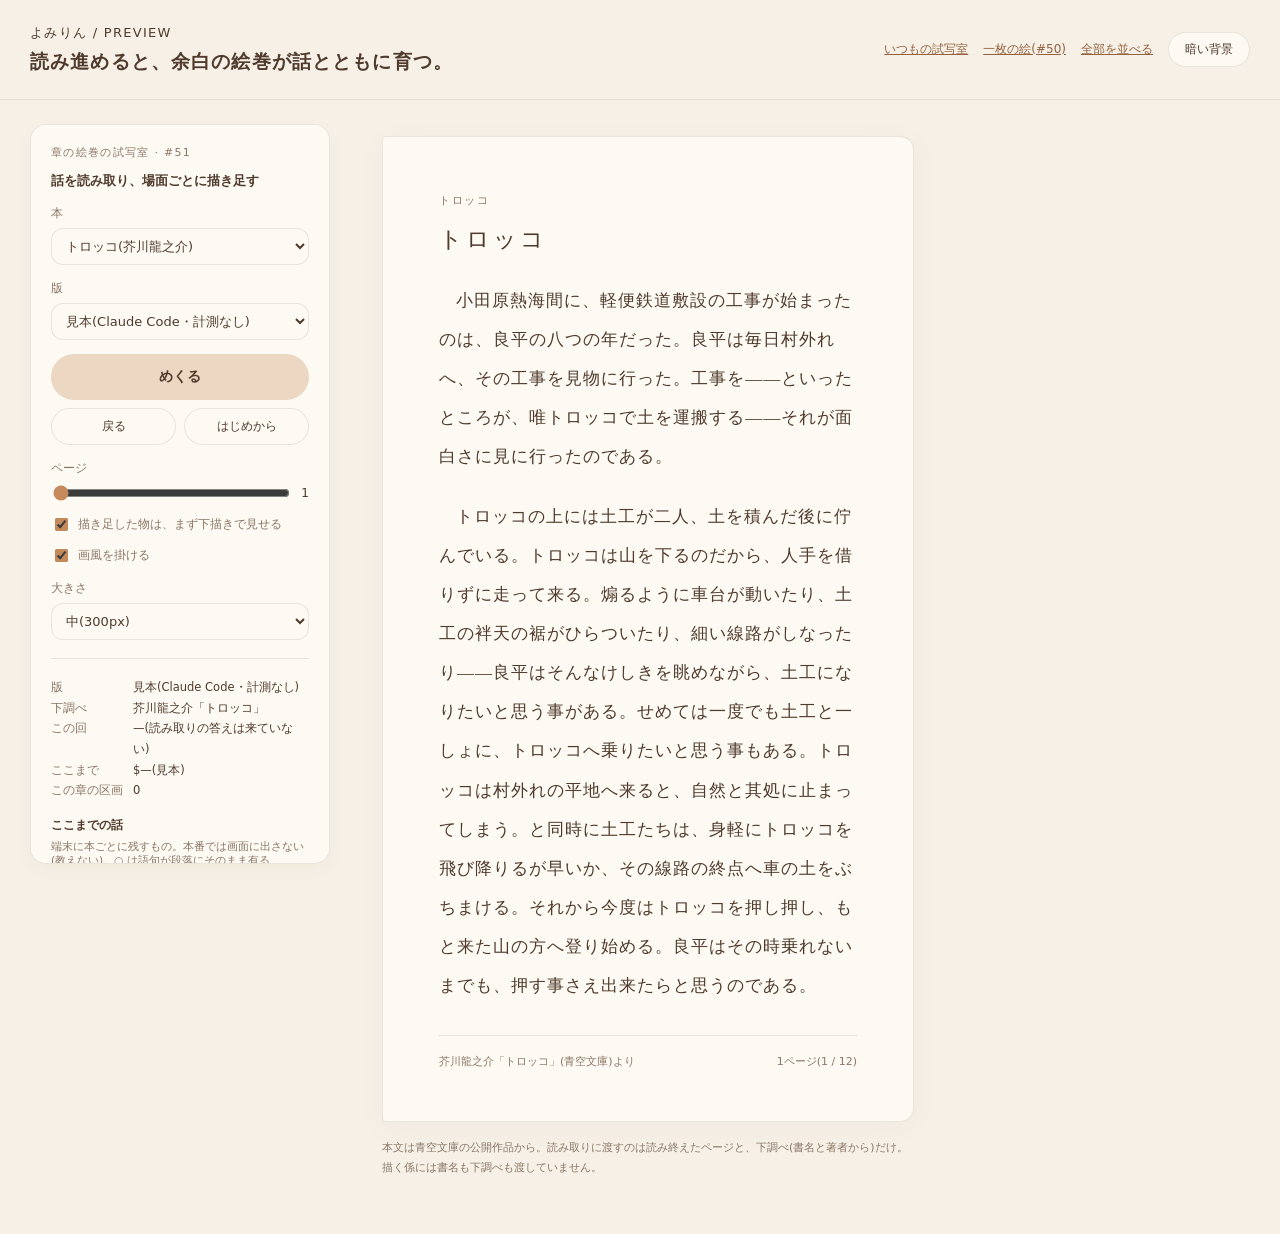
==== tools/preview/emaki/index.html @ 63c5d1fa "章の絵巻の試写室: 読み進めた話を踏まえて場面を読み取り、場面ごとに区画が増え、新しく出た物が描き足される - emaki.js: 端末の側の決まり(読み取りの区切り・送るもの・本文の語句による門・本" ====
<!doctype html>
<html lang="ja">
<head>
  <meta charset="utf-8">
  <meta name="viewport" content="width=device-width, initial-scale=1">
  <title>よみりん · 章の絵巻の試写室</title>
  <style>
    :root{--bg:#f6f0e6;--paper:#fdfaf3;--ink:#4f3a2c;--muted:#8a7666;--line:#4f3a2c1c;--accent:#94623f;--soft:#ecd7c3;--warn:#b5523b;--card:300px;color-scheme:light;font-family:'Hiragino Maru Gothic ProN','Zen Maru Gothic',system-ui,sans-serif;color:var(--ink)}
    *{box-sizing:border-box}body{margin:0;background:var(--bg);color:var(--ink)}button,select,input{font:inherit}button,select{color:var(--ink);border:1px solid var(--line);background:var(--paper);border-radius:12px;padding:9px 10px}button{cursor:pointer}button:hover{background:var(--soft)}button:focus-visible,a:focus-visible,select:focus-visible,input:focus-visible{outline:2px solid #6b8fba;outline-offset:3px}a{color:var(--accent)}
    header{position:relative;z-index:30;display:flex;justify-content:space-between;align-items:center;gap:20px;padding:24px 30px;border-bottom:1px solid var(--line);background:var(--bg)}.brand{font-size:13px;letter-spacing:.1em}h1{font-size:19px;font-weight:600;letter-spacing:.06em;margin:7px 0 0}.header-actions{display:flex;align-items:center;gap:15px;font-size:12px}.header-actions button{border-radius:999px;padding:8px 16px}
    .layout{display:grid;grid-template-columns:300px 1fr;gap:28px;padding:24px 30px 40px;align-items:start}.controls{position:sticky;top:20px;z-index:30;background:var(--paper);border:1px solid var(--line);border-radius:16px;padding:20px;box-shadow:0 6px 18px #4f3a2c08;max-height:calc(100vh - 160px);overflow:auto;scrollbar-width:thin}.eyebrow{font-size:11px;letter-spacing:.12em;color:var(--muted);margin:0 0 12px}h2{font-size:13px;font-weight:600;margin:0 0 12px}h3{font-size:12px;font-weight:600;margin:16px 0 6px}.field{display:block;margin-top:15px;font-size:12px;color:var(--muted)}.field select{display:block;width:100%;margin-top:6px;font-size:13px}.range{display:flex;gap:9px;align-items:center;margin-top:6px}input[type=range]{width:100%;accent-color:#c58a5c;min-width:0}output{font-size:12px;white-space:nowrap;text-align:right;color:var(--ink)}.check{display:flex;align-items:center;gap:7px;font-size:12px;margin-top:12px;color:var(--muted)}input[type=checkbox]{accent-color:#c58a5c}.rule{height:1px;background:var(--line);margin:18px 0}.play{display:block;width:100%;border-radius:999px;padding:13px;background:var(--soft);border-color:transparent;font-weight:600;font-size:14px;margin-top:14px}.pair{display:grid;grid-template-columns:1fr 1fr;gap:8px;margin-top:8px}.pair button{border-radius:999px;font-size:12px}.hint{font-size:11px;color:var(--muted);line-height:1.8;margin:0}
    .facts{font-size:11.5px;line-height:1.8;margin:0;display:grid;grid-template-columns:auto 1fr;gap:0 10px}.facts dt{color:var(--muted)}.facts dd{margin:0;font-variant-numeric:tabular-nums}.list{list-style:none;padding:0;margin:0;font-size:11.5px;line-height:1.7}.list li{padding-left:1.4em;text-indent:-1.4em;margin-bottom:2px}.list .quote{color:var(--muted);font-weight:400}.list .warn{color:var(--warn)}.list .new{font-weight:600}.note{font-size:10.5px;color:var(--muted);margin:0 0 6px}
    .reading{min-width:0;padding:12px calc(var(--card) + 36px) 0 24px;position:relative}.book{max-width:620px;margin:0 auto;min-height:640px;padding:56px 56px 52px;background:var(--paper);box-shadow:0 6px 30px #4f3a2c09;border:1px solid var(--line);border-radius:4px 14px 14px 4px}.chapter{font-size:11px;letter-spacing:.15em;color:var(--muted);margin:0 0 16px}.book h2{font-size:23px;font-weight:500;letter-spacing:.13em;margin-bottom:26px}.prose{font-family:'Hiragino Mincho ProN','Yu Mincho',serif;font-size:17px;line-height:2.3;letter-spacing:.06em}.prose p{margin:0 0 1.2em;text-indent:1em}.prose p.cont{text-indent:0}.folio{display:flex;align-items:center;justify-content:space-between;gap:12px;margin-top:30px;padding-top:18px;border-top:1px solid var(--line);font-size:11px;color:var(--muted)}.reading-note{max-width:620px;margin:16px auto;font-size:11px;line-height:1.8;color:var(--muted)}
    .scene-card{position:fixed;right:24px;bottom:20px;width:var(--card);aspect-ratio:4/3;pointer-events:none;z-index:10}.scene-card img{position:absolute;inset:0;width:100%;height:100%;opacity:0;transition:opacity .9s ease;border-radius:3px;filter:drop-shadow(0 6px 14px #4f3a2c22)}.scene-card img.on{opacity:1}
    .unroll{position:fixed;inset:0;z-index:40;display:none;place-items:center;background:#f6f0e6e6;backdrop-filter:blur(2px)}.unroll.on{display:grid}.unroll .frame{width:min(1100px,92vw);overflow:hidden;border-radius:4px;box-shadow:0 10px 40px #4f3a2c22;background:var(--paper)}.unroll img{display:block;height:min(52vh,420px);width:auto;max-width:none;transform:translateX(0)}.unroll .bar{display:flex;justify-content:space-between;align-items:center;gap:16px;width:min(1100px,92vw);margin-top:14px;font-size:12px;color:var(--muted)}.unroll .bar button{border-radius:999px;padding:9px 18px}
    .all{padding:24px 30px 60px}.all section{margin-bottom:44px}.all h2{font-size:15px;margin:0 0 4px}.all .sub{font-size:11.5px;color:var(--muted);margin:0 0 12px;line-height:1.7}.all .scroll{overflow-x:auto;margin:6px 0 14px;padding-bottom:6px}.all .scroll img{display:block;height:200px;width:auto;max-width:none;border-radius:3px;box-shadow:0 4px 12px #4f3a2c14}.all table{border-collapse:collapse;width:100%;font-size:11.5px;line-height:1.6}.all td{border-top:1px solid var(--line);padding:8px 10px 8px 0;vertical-align:top}.all td.pics{display:flex;gap:10px;flex-wrap:wrap;width:470px}.all td img{width:220px;display:block;border-radius:3px;box-shadow:0 3px 10px #4f3a2c14}.all td.meta{width:120px;color:var(--muted)}.all ul{margin:0;padding-left:1.1em}.all .warn{color:var(--warn)}
    body.dark{--bg:#20242b;--paper:#2a2e35;--ink:#e7ddd0;--muted:#b3a79a;--line:#e7ddd01b;--accent:#dbb38e;--soft:#4c4037;--warn:#e59a86;color-scheme:dark}body.dark .unroll{background:#20242be6}
    body.all-view .layout,body.all-view .scene-card{display:none}body:not(.all-view) .all{display:none}
    @media(prefers-reduced-motion:reduce){.scene-card img{transition:none}.unroll img{transition:none!important}}
    @media(max-width:900px){.layout{grid-template-columns:250px 1fr;padding:20px 18px;gap:16px}.controls{padding:16px}.reading{padding:0 calc(var(--card) + 24px) 0 0}.book{padding:40px 28px}.prose{font-size:16px}:root{--card:220px}}
  </style>
</head>
<body>
  <header><div><div class="brand">よみりん / PREVIEW</div><h1>読み進めると、余白の絵巻が話とともに育つ。</h1></div><div class="header-actions"><a href="../">いつもの試写室</a><a href="../scene/">一枚の絵(#50)</a><a id="view-link" href="?view=all">全部を並べる</a><button id="theme" type="button" aria-pressed="false">暗い背景</button></div></header>
  <main class="layout">
    <aside class="controls" aria-label="絵巻の設定">
      <p class="eyebrow">章の絵巻の試写室 · #51</p><h2>話を読み取り、場面ごとに描き足す</h2>
      <label class="field">本<select id="book"></select></label>
      <label class="field">版<select id="run"></select></label>
      <button id="turn" class="play" type="button">めくる</button>
      <div class="pair"><button id="back" type="button">戻る</button><button id="reset" type="button">はじめから</button></div>
      <label class="field" for="page">ページ</label><div class="range"><input id="page" type="range" min="0" max="0" step="1" value="0"><output id="page-out" for="page">1</output></div>
      <label class="check"><input type="checkbox" id="sketch" checked>描き足した物は、まず下描きで見せる</label>
      <label class="check"><input type="checkbox" id="styled" checked>画風を掛ける</label>
      <label class="field">大きさ<select id="size"><option value="220">小(220px)</option><option value="300" selected>中(300px)</option><option value="380">大(380px)</option></select></label>
      <div class="rule"></div>
      <dl class="facts" id="facts"></dl>
      <h3>ここまでの話</h3><p class="note">端末に本ごとに残すもの。本番では画面に出さない(教えない)。○ は語句が段落にそのまま有る</p><ul class="list" id="story"></ul>
      <h3>いまの場面と物</h3><ul class="list" id="things"></ul>
      <h3>門で止めたもの</h3><p class="note">読み取りが付けた語句が、送った段落に無かったもの。「先」は、まだ読んでいない所にだけ有る語句</p><ul class="list" id="dropped"></ul>
      <h3>判定役</h3><ul class="list" id="judge"></ul>
      <div class="rule"></div>
      <p class="hint">読み取りは、読み終えた本文がおよそ2ページたまるごと(章の終わりでも)。答えは次のめくりで余白に出ます。章の最後のページでめくると、章の絵巻が広がります。Space / → でめくり、← で戻ります。</p>
    </aside>
    <div class="reading">
      <article class="book"><p class="chapter" id="chapter"></p><h2 id="title"></h2><div class="prose" id="prose"></div><footer class="folio"><span id="source"></span><span id="folio">1</span></footer></article>
      <p class="reading-note">本文は青空文庫の公開作品から。読み取りに渡すのは読み終えたページと、下調べ(書名と著者から)だけ。描く係には書名も下調べも渡していません。</p>
    </div>
  </main>
  <div class="scene-card" aria-hidden="true"><img id="pic-a" alt="" draggable="false"><img id="pic-b" alt="" draggable="false"></div>
  <div class="unroll" id="unroll" role="dialog" aria-label="章の絵巻"><div><div class="frame"><img id="scroll" alt="" draggable="false"></div><div class="bar"><span id="unroll-note"></span><button id="close" type="button">次へ</button></div></div></div>
  <div class="all" id="all"></div>
  <script type="module" src="./preview.js"></script>
</body>
</html>
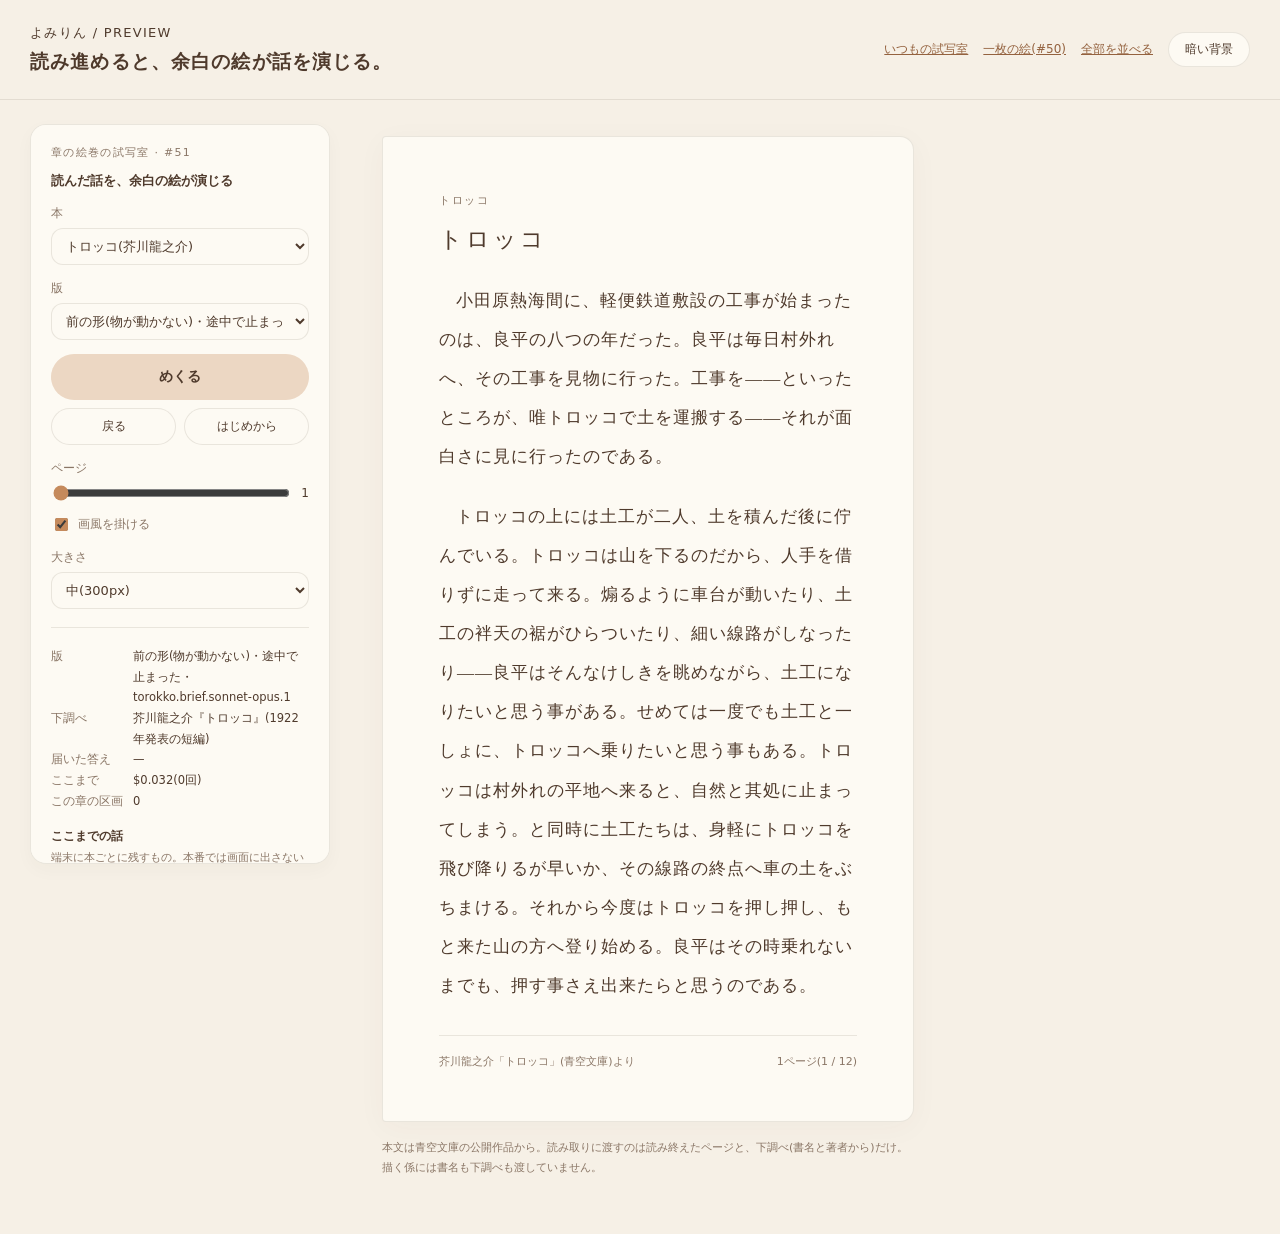
==== commit 5f80f65d: "章の絵巻: 白い紙に色が付くのをやめ、絵が読んだ話を演じる(区画が流れる・物が所から所へ動く・現れる・灯る・日が暮れる) - 描く係に、区画の所(spots)・物の足もとと居る所・灯り・出来事の番号つ" ====
--- a/tools/preview/emaki/index.html
+++ b/tools/preview/emaki/index.html
@@ -11,43 +11,44 @@
     .layout{display:grid;grid-template-columns:300px 1fr;gap:28px;padding:24px 30px 40px;align-items:start}.controls{position:sticky;top:20px;z-index:30;background:var(--paper);border:1px solid var(--line);border-radius:16px;padding:20px;box-shadow:0 6px 18px #4f3a2c08;max-height:calc(100vh - 160px);overflow:auto;scrollbar-width:thin}.eyebrow{font-size:11px;letter-spacing:.12em;color:var(--muted);margin:0 0 12px}h2{font-size:13px;font-weight:600;margin:0 0 12px}h3{font-size:12px;font-weight:600;margin:16px 0 6px}.field{display:block;margin-top:15px;font-size:12px;color:var(--muted)}.field select{display:block;width:100%;margin-top:6px;font-size:13px}.range{display:flex;gap:9px;align-items:center;margin-top:6px}input[type=range]{width:100%;accent-color:#c58a5c;min-width:0}output{font-size:12px;white-space:nowrap;text-align:right;color:var(--ink)}.check{display:flex;align-items:center;gap:7px;font-size:12px;margin-top:12px;color:var(--muted)}input[type=checkbox]{accent-color:#c58a5c}.rule{height:1px;background:var(--line);margin:18px 0}.play{display:block;width:100%;border-radius:999px;padding:13px;background:var(--soft);border-color:transparent;font-weight:600;font-size:14px;margin-top:14px}.pair{display:grid;grid-template-columns:1fr 1fr;gap:8px;margin-top:8px}.pair button{border-radius:999px;font-size:12px}.hint{font-size:11px;color:var(--muted);line-height:1.8;margin:0}
     .facts{font-size:11.5px;line-height:1.8;margin:0;display:grid;grid-template-columns:auto 1fr;gap:0 10px}.facts dt{color:var(--muted)}.facts dd{margin:0;font-variant-numeric:tabular-nums}.list{list-style:none;padding:0;margin:0;font-size:11.5px;line-height:1.7}.list li{padding-left:1.4em;text-indent:-1.4em;margin-bottom:2px}.list .quote{color:var(--muted);font-weight:400}.list .warn{color:var(--warn)}.list .new{font-weight:600}.note{font-size:10.5px;color:var(--muted);margin:0 0 6px}
     .reading{min-width:0;padding:12px calc(var(--card) + 36px) 0 24px;position:relative}.book{max-width:620px;margin:0 auto;min-height:640px;padding:56px 56px 52px;background:var(--paper);box-shadow:0 6px 30px #4f3a2c09;border:1px solid var(--line);border-radius:4px 14px 14px 4px}.chapter{font-size:11px;letter-spacing:.15em;color:var(--muted);margin:0 0 16px}.book h2{font-size:23px;font-weight:500;letter-spacing:.13em;margin-bottom:26px}.prose{font-family:'Hiragino Mincho ProN','Yu Mincho',serif;font-size:17px;line-height:2.3;letter-spacing:.06em}.prose p{margin:0 0 1.2em;text-indent:1em}.prose p.cont{text-indent:0}.folio{display:flex;align-items:center;justify-content:space-between;gap:12px;margin-top:30px;padding-top:18px;border-top:1px solid var(--line);font-size:11px;color:var(--muted)}.reading-note{max-width:620px;margin:16px auto;font-size:11px;line-height:1.8;color:var(--muted)}
-    .scene-card{position:fixed;right:24px;bottom:20px;width:var(--card);aspect-ratio:4/3;pointer-events:none;z-index:10}.scene-card img{position:absolute;inset:0;width:100%;height:100%;opacity:0;transition:opacity .9s ease;border-radius:3px;filter:drop-shadow(0 6px 14px #4f3a2c22)}.scene-card img.on{opacity:1}
+    .scene-card{position:fixed;right:24px;bottom:20px;width:var(--card);aspect-ratio:4/3;pointer-events:none;z-index:10;overflow:hidden;border-radius:3px;background:#fdfaf3;opacity:0;transition:opacity .9s ease;box-shadow:0 6px 14px #4f3a2c22}.scene-card.on{opacity:1}
+    .strip{position:absolute;inset:0;transition:transform .9s ease-in-out}.panel{position:absolute;top:0;width:100%;height:100%;-webkit-mask-image:linear-gradient(90deg,transparent,#000 9%,#000 91%,transparent);mask-image:linear-gradient(90deg,transparent,#000 9%,#000 91%,transparent)}.panel img,.panel .tint,.scene-card .edge{position:absolute;inset:0;width:100%;height:100%}.panel img.thing{transition:transform .9s ease-in-out,opacity .9s ease}.panel .tint{mix-blend-mode:multiply;opacity:0;transition:opacity .9s ease,background-color .9s ease}.scene-card.still *{transition:none!important}
     .unroll{position:fixed;inset:0;z-index:40;display:none;place-items:center;background:#f6f0e6e6;backdrop-filter:blur(2px)}.unroll.on{display:grid}.unroll .frame{width:min(1100px,92vw);overflow:hidden;border-radius:4px;box-shadow:0 10px 40px #4f3a2c22;background:var(--paper)}.unroll img{display:block;height:min(52vh,420px);width:auto;max-width:none;transform:translateX(0)}.unroll .bar{display:flex;justify-content:space-between;align-items:center;gap:16px;width:min(1100px,92vw);margin-top:14px;font-size:12px;color:var(--muted)}.unroll .bar button{border-radius:999px;padding:9px 18px}
     .all{padding:24px 30px 60px}.all section{margin-bottom:44px}.all h2{font-size:15px;margin:0 0 4px}.all .sub{font-size:11.5px;color:var(--muted);margin:0 0 12px;line-height:1.7}.all .scroll{overflow-x:auto;margin:6px 0 14px;padding-bottom:6px}.all .scroll img{display:block;height:200px;width:auto;max-width:none;border-radius:3px;box-shadow:0 4px 12px #4f3a2c14}.all table{border-collapse:collapse;width:100%;font-size:11.5px;line-height:1.6}.all td{border-top:1px solid var(--line);padding:8px 10px 8px 0;vertical-align:top}.all td.pics{display:flex;gap:10px;flex-wrap:wrap;width:470px}.all td img{width:220px;display:block;border-radius:3px;box-shadow:0 3px 10px #4f3a2c14}.all td.meta{width:120px;color:var(--muted)}.all ul{margin:0;padding-left:1.1em}.all .warn{color:var(--warn)}
     body.dark{--bg:#20242b;--paper:#2a2e35;--ink:#e7ddd0;--muted:#b3a79a;--line:#e7ddd01b;--accent:#dbb38e;--soft:#4c4037;--warn:#e59a86;color-scheme:dark}body.dark .unroll{background:#20242be6}
     body.all-view .layout,body.all-view .scene-card{display:none}body:not(.all-view) .all{display:none}
-    @media(prefers-reduced-motion:reduce){.scene-card img{transition:none}.unroll img{transition:none!important}}
+    @media(prefers-reduced-motion:reduce){.scene-card,.scene-card *{transition:none!important}.unroll img{transition:none!important}}
     @media(max-width:900px){.layout{grid-template-columns:250px 1fr;padding:20px 18px;gap:16px}.controls{padding:16px}.reading{padding:0 calc(var(--card) + 24px) 0 0}.book{padding:40px 28px}.prose{font-size:16px}:root{--card:220px}}
   </style>
 </head>
 <body>
-  <header><div><div class="brand">よみりん / PREVIEW</div><h1>読み進めると、余白の絵巻が話とともに育つ。</h1></div><div class="header-actions"><a href="../">いつもの試写室</a><a href="../scene/">一枚の絵(#50)</a><a id="view-link" href="?view=all">全部を並べる</a><button id="theme" type="button" aria-pressed="false">暗い背景</button></div></header>
+  <header><div><div class="brand">よみりん / PREVIEW</div><h1>読み進めると、余白の絵が話を演じる。</h1></div><div class="header-actions"><a href="../">いつもの試写室</a><a href="../scene/">一枚の絵(#50)</a><a id="view-link" href="?view=all">全部を並べる</a><button id="theme" type="button" aria-pressed="false">暗い背景</button></div></header>
   <main class="layout">
     <aside class="controls" aria-label="絵巻の設定">
-      <p class="eyebrow">章の絵巻の試写室 · #51</p><h2>話を読み取り、場面ごとに描き足す</h2>
+      <p class="eyebrow">章の絵巻の試写室 · #51</p><h2>読んだ話を、余白の絵が演じる</h2>
       <label class="field">本<select id="book"></select></label>
       <label class="field">版<select id="run"></select></label>
       <button id="turn" class="play" type="button">めくる</button>
       <div class="pair"><button id="back" type="button">戻る</button><button id="reset" type="button">はじめから</button></div>
       <label class="field" for="page">ページ</label><div class="range"><input id="page" type="range" min="0" max="0" step="1" value="0"><output id="page-out" for="page">1</output></div>
-      <label class="check"><input type="checkbox" id="sketch" checked>描き足した物は、まず下描きで見せる</label>
       <label class="check"><input type="checkbox" id="styled" checked>画風を掛ける</label>
       <label class="field">大きさ<select id="size"><option value="220">小(220px)</option><option value="300" selected>中(300px)</option><option value="380">大(380px)</option></select></label>
       <div class="rule"></div>
       <dl class="facts" id="facts"></dl>
       <h3>ここまでの話</h3><p class="note">端末に本ごとに残すもの。本番では画面に出さない(教えない)。○ は語句が段落にそのまま有る</p><ul class="list" id="story"></ul>
+      <h3>このめくりで演じたこと</h3><ul class="list" id="cues"></ul>
       <h3>いまの場面と物</h3><ul class="list" id="things"></ul>
       <h3>門で止めたもの</h3><p class="note">読み取りが付けた語句が、送った段落に無かったもの。「先」は、まだ読んでいない所にだけ有る語句</p><ul class="list" id="dropped"></ul>
       <h3>判定役</h3><ul class="list" id="judge"></ul>
       <div class="rule"></div>
-      <p class="hint">読み取りは、読み終えた本文がおよそ2ページたまるごと(章の終わりでも)。答えは次のめくりで余白に出ます。章の最後のページでめくると、章の絵巻が広がります。Space / → でめくり、← で戻ります。</p>
+      <p class="hint">読み取りは、読み終えた本文がおよそ2ページたまるごと(章の終わりでも)。答えが届いた次のめくりから、読んだ所を1ページずつ追いかけて演じます。場面が移ると絵巻が流れて次の区画へ、同じ場面では物が動く・現れる・去る・灯る・日が暮れる。動くのはめくった瞬間だけ(0.9 秒。足りないときは二段で 1.8 秒)。章の最後のページでめくると、章の絵巻が広がります。Space / → でめくり、← で戻ります。</p>
     </aside>
     <div class="reading">
       <article class="book"><p class="chapter" id="chapter"></p><h2 id="title"></h2><div class="prose" id="prose"></div><footer class="folio"><span id="source"></span><span id="folio">1</span></footer></article>
       <p class="reading-note">本文は青空文庫の公開作品から。読み取りに渡すのは読み終えたページと、下調べ(書名と著者から)だけ。描く係には書名も下調べも渡していません。</p>
     </div>
   </main>
-  <div class="scene-card" aria-hidden="true"><img id="pic-a" alt="" draggable="false"><img id="pic-b" alt="" draggable="false"></div>
+  <div class="scene-card" id="card" aria-hidden="true"><div class="strip" id="strip"></div><img class="edge" id="edge" alt="" draggable="false"></div>
   <div class="unroll" id="unroll" role="dialog" aria-label="章の絵巻"><div><div class="frame"><img id="scroll" alt="" draggable="false"></div><div class="bar"><span id="unroll-note"></span><button id="close" type="button">次へ</button></div></div></div>
   <div class="all" id="all"></div>
   <script type="module" src="./preview.js"></script>
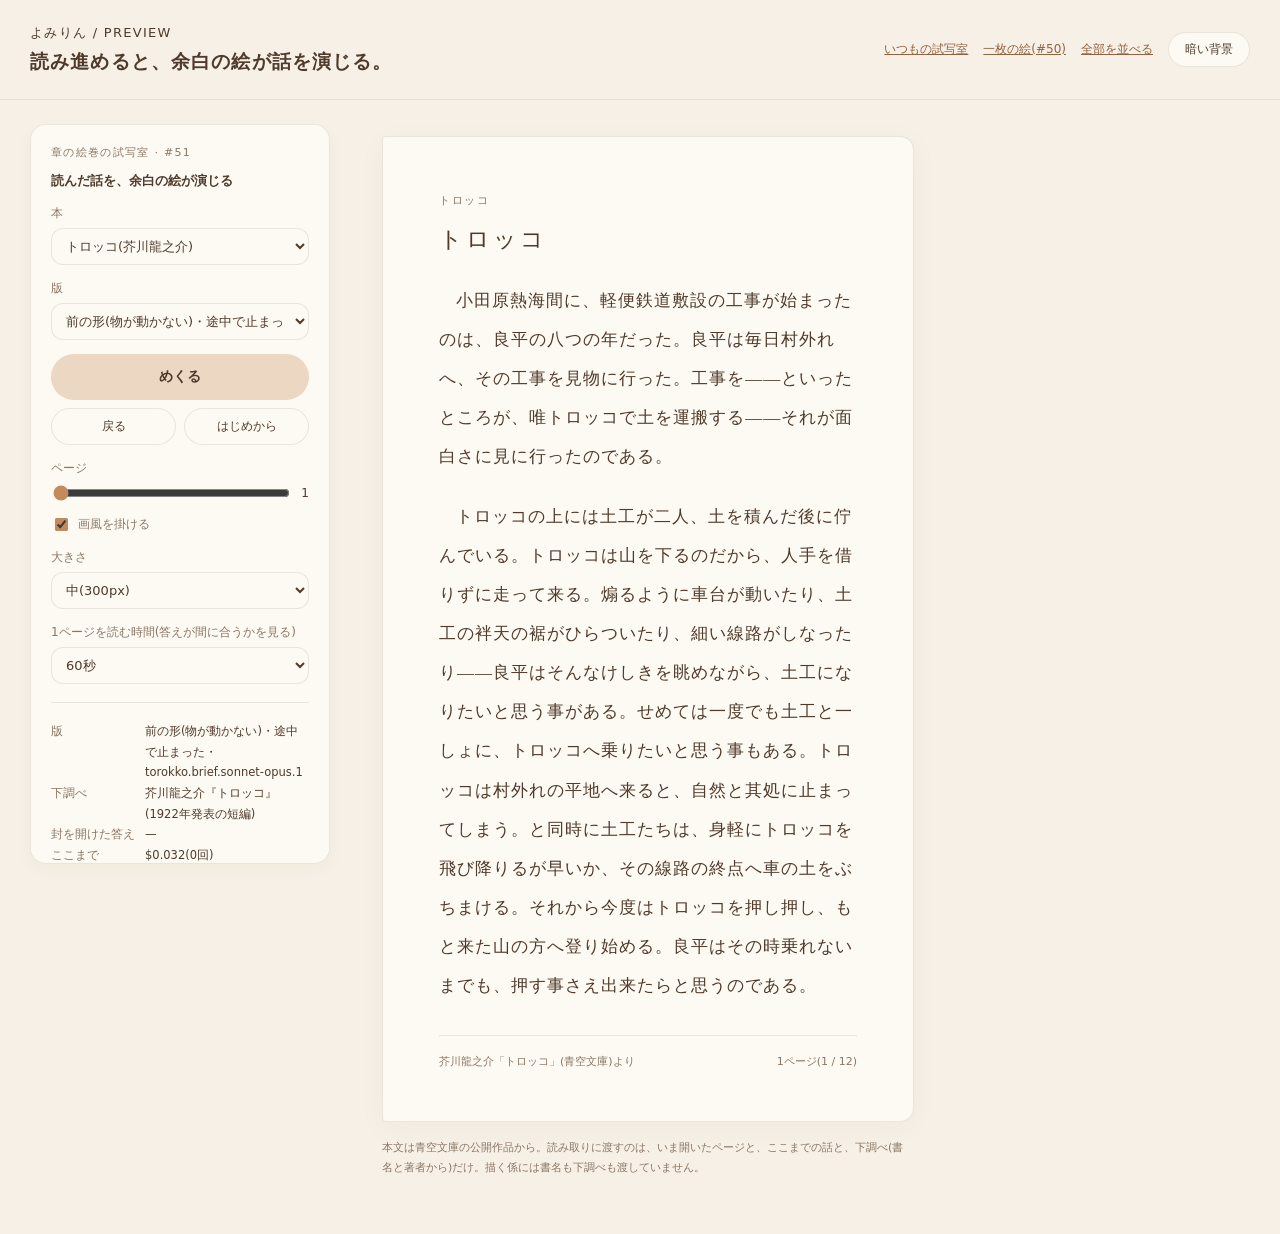
==== commit 9e45ed0b: "章の絵巻: ページを開いた瞬間にそのページを送って封をし、めくった瞬間に、いま読み終えたページの場面を数秒のアニメで演じる - 1ページに1回読み取る(every=1)。答えは、そのページをめくるまで" ====
--- a/tools/preview/emaki/index.html
+++ b/tools/preview/emaki/index.html
@@ -11,13 +11,13 @@
     .layout{display:grid;grid-template-columns:300px 1fr;gap:28px;padding:24px 30px 40px;align-items:start}.controls{position:sticky;top:20px;z-index:30;background:var(--paper);border:1px solid var(--line);border-radius:16px;padding:20px;box-shadow:0 6px 18px #4f3a2c08;max-height:calc(100vh - 160px);overflow:auto;scrollbar-width:thin}.eyebrow{font-size:11px;letter-spacing:.12em;color:var(--muted);margin:0 0 12px}h2{font-size:13px;font-weight:600;margin:0 0 12px}h3{font-size:12px;font-weight:600;margin:16px 0 6px}.field{display:block;margin-top:15px;font-size:12px;color:var(--muted)}.field select{display:block;width:100%;margin-top:6px;font-size:13px}.range{display:flex;gap:9px;align-items:center;margin-top:6px}input[type=range]{width:100%;accent-color:#c58a5c;min-width:0}output{font-size:12px;white-space:nowrap;text-align:right;color:var(--ink)}.check{display:flex;align-items:center;gap:7px;font-size:12px;margin-top:12px;color:var(--muted)}input[type=checkbox]{accent-color:#c58a5c}.rule{height:1px;background:var(--line);margin:18px 0}.play{display:block;width:100%;border-radius:999px;padding:13px;background:var(--soft);border-color:transparent;font-weight:600;font-size:14px;margin-top:14px}.pair{display:grid;grid-template-columns:1fr 1fr;gap:8px;margin-top:8px}.pair button{border-radius:999px;font-size:12px}.hint{font-size:11px;color:var(--muted);line-height:1.8;margin:0}
     .facts{font-size:11.5px;line-height:1.8;margin:0;display:grid;grid-template-columns:auto 1fr;gap:0 10px}.facts dt{color:var(--muted)}.facts dd{margin:0;font-variant-numeric:tabular-nums}.list{list-style:none;padding:0;margin:0;font-size:11.5px;line-height:1.7}.list li{padding-left:1.4em;text-indent:-1.4em;margin-bottom:2px}.list .quote{color:var(--muted);font-weight:400}.list .warn{color:var(--warn)}.list .new{font-weight:600}.note{font-size:10.5px;color:var(--muted);margin:0 0 6px}
     .reading{min-width:0;padding:12px calc(var(--card) + 36px) 0 24px;position:relative}.book{max-width:620px;margin:0 auto;min-height:640px;padding:56px 56px 52px;background:var(--paper);box-shadow:0 6px 30px #4f3a2c09;border:1px solid var(--line);border-radius:4px 14px 14px 4px}.chapter{font-size:11px;letter-spacing:.15em;color:var(--muted);margin:0 0 16px}.book h2{font-size:23px;font-weight:500;letter-spacing:.13em;margin-bottom:26px}.prose{font-family:'Hiragino Mincho ProN','Yu Mincho',serif;font-size:17px;line-height:2.3;letter-spacing:.06em}.prose p{margin:0 0 1.2em;text-indent:1em}.prose p.cont{text-indent:0}.folio{display:flex;align-items:center;justify-content:space-between;gap:12px;margin-top:30px;padding-top:18px;border-top:1px solid var(--line);font-size:11px;color:var(--muted)}.reading-note{max-width:620px;margin:16px auto;font-size:11px;line-height:1.8;color:var(--muted)}
-    .scene-card{position:fixed;right:24px;bottom:20px;width:var(--card);aspect-ratio:4/3;pointer-events:none;z-index:10;overflow:hidden;border-radius:3px;background:#fdfaf3;opacity:0;transition:opacity .9s ease;box-shadow:0 6px 14px #4f3a2c22}.scene-card.on{opacity:1}
-    .strip{position:absolute;inset:0;transition:transform .9s ease-in-out}.panel{position:absolute;top:0;width:100%;height:100%;-webkit-mask-image:linear-gradient(90deg,transparent,#000 9%,#000 91%,transparent);mask-image:linear-gradient(90deg,transparent,#000 9%,#000 91%,transparent)}.panel img,.panel .tint,.scene-card .edge{position:absolute;inset:0;width:100%;height:100%}.panel img.thing{transition:transform .9s ease-in-out,opacity .9s ease}.panel .tint{mix-blend-mode:multiply;opacity:0;transition:opacity .9s ease,background-color .9s ease}.scene-card.still *{transition:none!important}
+    .scene-card{position:fixed;right:24px;bottom:20px;width:var(--card);aspect-ratio:4/3;pointer-events:none;z-index:10;overflow:hidden;border-radius:3px;background:#fdfaf3;opacity:0;box-shadow:0 6px 14px #4f3a2c22}
+    .stage{position:absolute;left:0;top:0;width:320px;height:240px;transform-origin:0 0}.strip{position:absolute;inset:0}.panel{position:absolute;top:0;width:320px;height:240px;-webkit-mask-image:linear-gradient(90deg,transparent,#000 9%,#000 91%,transparent);mask-image:linear-gradient(90deg,transparent,#000 9%,#000 91%,transparent)}.panel img,.panel .mover,.panel .tint,.stage .edge{position:absolute;left:0;top:0;width:320px;height:240px}.panel .tint{mix-blend-mode:multiply;opacity:0}
     .unroll{position:fixed;inset:0;z-index:40;display:none;place-items:center;background:#f6f0e6e6;backdrop-filter:blur(2px)}.unroll.on{display:grid}.unroll .frame{width:min(1100px,92vw);overflow:hidden;border-radius:4px;box-shadow:0 10px 40px #4f3a2c22;background:var(--paper)}.unroll img{display:block;height:min(52vh,420px);width:auto;max-width:none;transform:translateX(0)}.unroll .bar{display:flex;justify-content:space-between;align-items:center;gap:16px;width:min(1100px,92vw);margin-top:14px;font-size:12px;color:var(--muted)}.unroll .bar button{border-radius:999px;padding:9px 18px}
     .all{padding:24px 30px 60px}.all section{margin-bottom:44px}.all h2{font-size:15px;margin:0 0 4px}.all .sub{font-size:11.5px;color:var(--muted);margin:0 0 12px;line-height:1.7}.all .scroll{overflow-x:auto;margin:6px 0 14px;padding-bottom:6px}.all .scroll img{display:block;height:200px;width:auto;max-width:none;border-radius:3px;box-shadow:0 4px 12px #4f3a2c14}.all table{border-collapse:collapse;width:100%;font-size:11.5px;line-height:1.6}.all td{border-top:1px solid var(--line);padding:8px 10px 8px 0;vertical-align:top}.all td.pics{display:flex;gap:10px;flex-wrap:wrap;width:470px}.all td img{width:220px;display:block;border-radius:3px;box-shadow:0 3px 10px #4f3a2c14}.all td.meta{width:120px;color:var(--muted)}.all ul{margin:0;padding-left:1.1em}.all .warn{color:var(--warn)}
     body.dark{--bg:#20242b;--paper:#2a2e35;--ink:#e7ddd0;--muted:#b3a79a;--line:#e7ddd01b;--accent:#dbb38e;--soft:#4c4037;--warn:#e59a86;color-scheme:dark}body.dark .unroll{background:#20242be6}
     body.all-view .layout,body.all-view .scene-card{display:none}body:not(.all-view) .all{display:none}
-    @media(prefers-reduced-motion:reduce){.scene-card,.scene-card *{transition:none!important}.unroll img{transition:none!important}}
+    @media(prefers-reduced-motion:reduce){.unroll img{transition:none!important}}
     @media(max-width:900px){.layout{grid-template-columns:250px 1fr;padding:20px 18px;gap:16px}.controls{padding:16px}.reading{padding:0 calc(var(--card) + 24px) 0 0}.book{padding:40px 28px}.prose{font-size:16px}:root{--card:220px}}
   </style>
 </head>
@@ -33,22 +33,24 @@
       <label class="field" for="page">ページ</label><div class="range"><input id="page" type="range" min="0" max="0" step="1" value="0"><output id="page-out" for="page">1</output></div>
       <label class="check"><input type="checkbox" id="styled" checked>画風を掛ける</label>
       <label class="field">大きさ<select id="size"><option value="220">小(220px)</option><option value="300" selected>中(300px)</option><option value="380">大(380px)</option></select></label>
+      <label class="field">1ページを読む時間(答えが間に合うかを見る)<select id="pace"><option value="30000">30秒</option><option value="60000" selected>60秒</option><option value="90000">90秒</option><option value="120000">2分</option></select></label>
       <div class="rule"></div>
       <dl class="facts" id="facts"></dl>
       <h3>ここまでの話</h3><p class="note">端末に本ごとに残すもの。本番では画面に出さない(教えない)。○ は語句が段落にそのまま有る</p><ul class="list" id="story"></ul>
-      <h3>このめくりで演じたこと</h3><ul class="list" id="cues"></ul>
+      <h3>このめくりで演じたこと</h3><p class="note">めくった瞬間に封を開けた、いま読み終えたページの場面。時刻はめくってからの秒</p><ul class="list" id="cues"></ul>
       <h3>いまの場面と物</h3><ul class="list" id="things"></ul>
-      <h3>門で止めたもの</h3><p class="note">読み取りが付けた語句が、送った段落に無かったもの。「先」は、まだ読んでいない所にだけ有る語句</p><ul class="list" id="dropped"></ul>
+      <h3>門で止めたもの</h3><p class="note">読み取りが付けた語句が、送ったページに無かったもの。「先」は、それより後のページにだけ有る語句</p><ul class="list" id="dropped"></ul>
       <h3>判定役</h3><ul class="list" id="judge"></ul>
       <div class="rule"></div>
-      <p class="hint">読み取りは、読み終えた本文がおよそ2ページたまるごと(章の終わりでも)。答えが届いた次のめくりから、読んだ所を1ページずつ追いかけて演じます。場面が移ると絵巻が流れて次の区画へ、同じ場面では物が動く・現れる・去る・灯る・日が暮れる。動くのはめくった瞬間だけ(0.9 秒。足りないときは二段で 1.8 秒)。章の最後のページでめくると、章の絵巻が広がります。Space / → でめくり、← で戻ります。</p>
+      <p class="hint">ページを開いた瞬間に、そのページ(まだ読んでいない)を送って場面と動きを用意させ、答えには封をしておきます。めくった瞬間に封を開け、いま読み終えたページの場面を数秒のアニメで演じます(区画が流れる・物が道に沿って走る・揺れる・現れる・灯る・日が暮れる)。読んでいる間は止まっています。章の最後のページでめくると、最後の場面を演じてから章の絵巻が広がります。Space / → でめくり、← で戻ります(戻ったときは演じない)。</p>
     </aside>
     <div class="reading">
       <article class="book"><p class="chapter" id="chapter"></p><h2 id="title"></h2><div class="prose" id="prose"></div><footer class="folio"><span id="source"></span><span id="folio">1</span></footer></article>
-      <p class="reading-note">本文は青空文庫の公開作品から。読み取りに渡すのは読み終えたページと、下調べ(書名と著者から)だけ。描く係には書名も下調べも渡していません。</p>
+      <p class="reading-note">本文は青空文庫の公開作品から。読み取りに渡すのは、いま開いたページと、ここまでの話と、下調べ(書名と著者から)だけ。描く係には書名も下調べも渡していません。</p>
     </div>
   </main>
-  <div class="scene-card" id="card" aria-hidden="true"><div class="strip" id="strip"></div><img class="edge" id="edge" alt="" draggable="false"></div>
+  <div class="scene-card" id="card" aria-hidden="true"><div class="stage" id="stage"><div class="strip" id="strip"></div><img class="edge" id="edge" alt="" draggable="false"></div></div>
+  <svg width="0" height="0" style="position:absolute" aria-hidden="true"><path id="measure" d="M0 0"/></svg>
   <div class="unroll" id="unroll" role="dialog" aria-label="章の絵巻"><div><div class="frame"><img id="scroll" alt="" draggable="false"></div><div class="bar"><span id="unroll-note"></span><button id="close" type="button">次へ</button></div></div></div>
   <div class="all" id="all"></div>
   <script type="module" src="./preview.js"></script>
